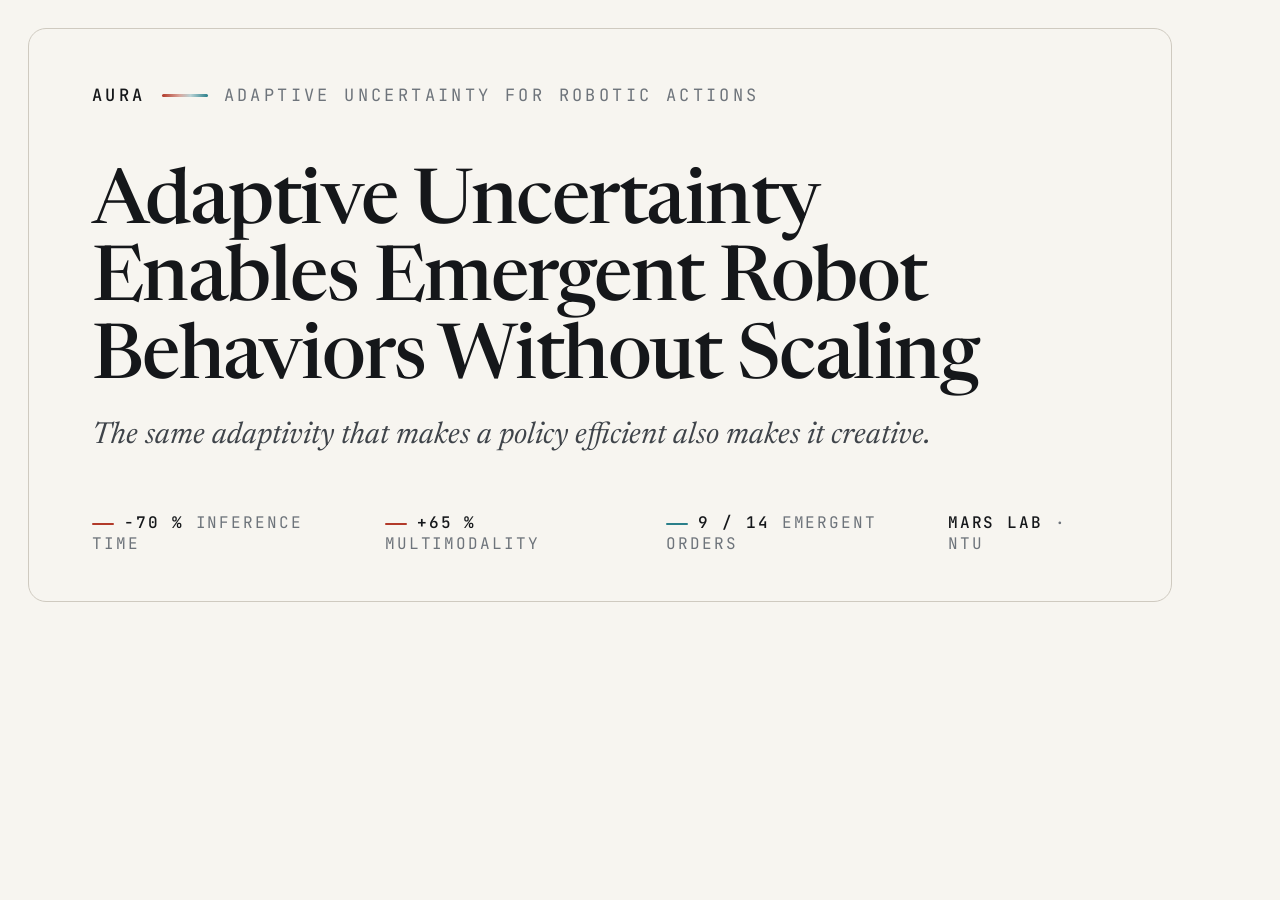
==== assets/og-card.html @ 3f457015 "AURA project page: skeleton, design system, scripts, figures" ====
<!DOCTYPE html>
<html lang="en">
<head>
<meta charset="utf-8" />
<title>og-card</title>
<link rel="preconnect" href="https://fonts.googleapis.com" />
<link rel="preconnect" href="https://fonts.gstatic.com" crossorigin />
<link rel="stylesheet" href="https://fonts.googleapis.com/css2?family=Newsreader:ital,opsz,wght@0,6..72,400;0,6..72,500;1,6..72,400&family=Inter:wght@400;500&family=JetBrains+Mono:wght@400;500&display=swap" />
<style>
  * { margin: 0; box-sizing: border-box; }
  body { width: 1200px; height: 630px; background: #F7F5F0; overflow: hidden; position: relative; font-family: "Newsreader", Georgia, serif; color: #15171A; }
  .frame { position: absolute; inset: 28px; border: 1px solid #CFCAC0; border-radius: 18px; }
  .inner { position: absolute; inset: 0; padding: 84px 92px 76px; display: flex; flex-direction: column; justify-content: space-between; }
  .eyebrow { font-family: "JetBrains Mono", monospace; font-size: 17px; letter-spacing: .2em; text-transform: uppercase; color: #6E747B; display: flex; align-items: center; gap: 16px; }
  .eyebrow b { color: #15171A; font-weight: 500; }
  .axis { display: inline-block; width: 46px; height: 3px; border-radius: 3px; background: linear-gradient(90deg, #B23A2A 0%, #D9A59B 38%, #B9D3D6 62%, #2A7F8A 100%); }
  h1 { font-size: 76px; font-weight: 500; line-height: 1.02; letter-spacing: -0.02em; font-variation-settings: "opsz" 72; max-width: 19ch; }
  .tag { font-size: 30px; font-style: italic; font-weight: 400; color: #3F444A; font-variation-settings: "opsz" 40; margin-top: 22px; }
  .foot { display: flex; justify-content: space-between; align-items: flex-end; font-family: "JetBrains Mono", monospace; font-size: 16px; letter-spacing: .12em; text-transform: uppercase; color: #6E747B; }
  .foot b { color: #15171A; font-weight: 500; }
  .stats { display: flex; gap: 34px; }
  .stats span::before { content: ""; display: inline-block; width: 22px; height: 2px; background: #B23A2A; vertical-align: middle; margin-right: 10px; border-radius: 2px; }
  .stats span:last-child::before { background: #2A7F8A; }
</style>
</head>
<body>
  <div class="frame"></div>
  <div class="inner">
    <div class="eyebrow"><b>AURA</b><span class="axis"></span>Adaptive Uncertainty for Robotic Actions</div>
    <div>
      <h1>Adaptive Uncertainty Enables Emergent Robot Behaviors Without Scaling</h1>
      <p class="tag">The same adaptivity that makes a policy efficient also makes it creative.</p>
    </div>
    <div class="foot">
      <div class="stats"><span><b>−70 %</b> inference time</span><span><b>+65 %</b> multimodality</span><span><b>9 / 14</b> emergent orders</span></div>
      <div><b>MARS Lab</b> · NTU</div>
    </div>
  </div>
</body>
</html>
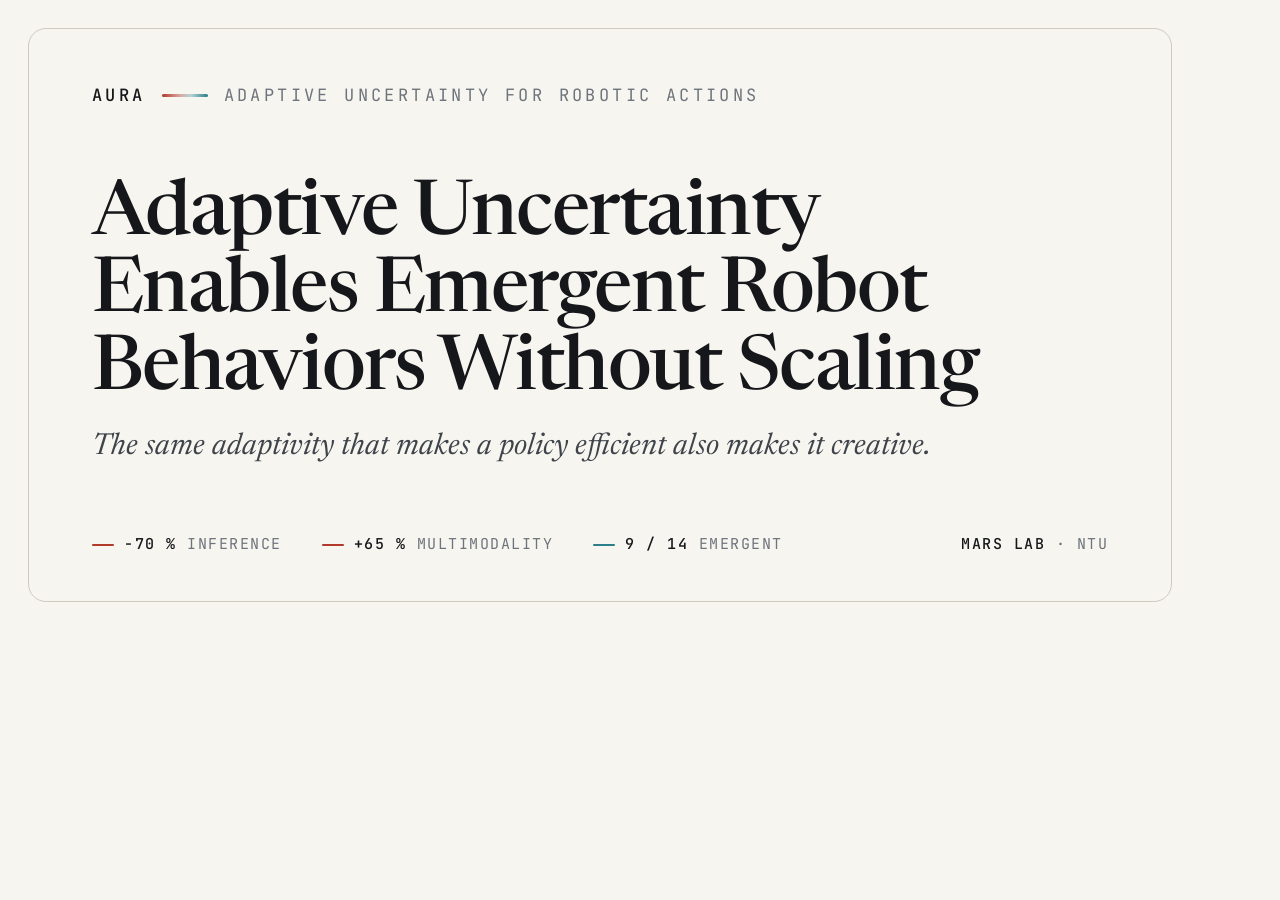
==== commit 6c8cd338: "OG card, README, layout tweaks" ====
--- a/assets/og-card.html
+++ b/assets/og-card.html
@@ -16,9 +16,9 @@
   .axis { display: inline-block; width: 46px; height: 3px; border-radius: 3px; background: linear-gradient(90deg, #B23A2A 0%, #D9A59B 38%, #B9D3D6 62%, #2A7F8A 100%); }
   h1 { font-size: 76px; font-weight: 500; line-height: 1.02; letter-spacing: -0.02em; font-variation-settings: "opsz" 72; max-width: 19ch; }
   .tag { font-size: 30px; font-style: italic; font-weight: 400; color: #3F444A; font-variation-settings: "opsz" 40; margin-top: 22px; }
-  .foot { display: flex; justify-content: space-between; align-items: flex-end; font-family: "JetBrains Mono", monospace; font-size: 16px; letter-spacing: .12em; text-transform: uppercase; color: #6E747B; }
+  .foot { display: flex; justify-content: space-between; align-items: center; font-family: "JetBrains Mono", monospace; font-size: 15px; letter-spacing: .1em; text-transform: uppercase; color: #6E747B; white-space: nowrap; }
   .foot b { color: #15171A; font-weight: 500; }
-  .stats { display: flex; gap: 34px; }
+  .stats { display: flex; gap: 40px; }
   .stats span::before { content: ""; display: inline-block; width: 22px; height: 2px; background: #B23A2A; vertical-align: middle; margin-right: 10px; border-radius: 2px; }
   .stats span:last-child::before { background: #2A7F8A; }
 </style>
@@ -32,7 +32,7 @@
       <p class="tag">The same adaptivity that makes a policy efficient also makes it creative.</p>
     </div>
     <div class="foot">
-      <div class="stats"><span><b>−70 %</b> inference time</span><span><b>+65 %</b> multimodality</span><span><b>9 / 14</b> emergent orders</span></div>
+      <div class="stats"><span><b>−70 %</b> inference</span><span><b>+65 %</b> multimodality</span><span><b>9 / 14</b> emergent</span></div>
       <div><b>MARS Lab</b> · NTU</div>
     </div>
   </div>
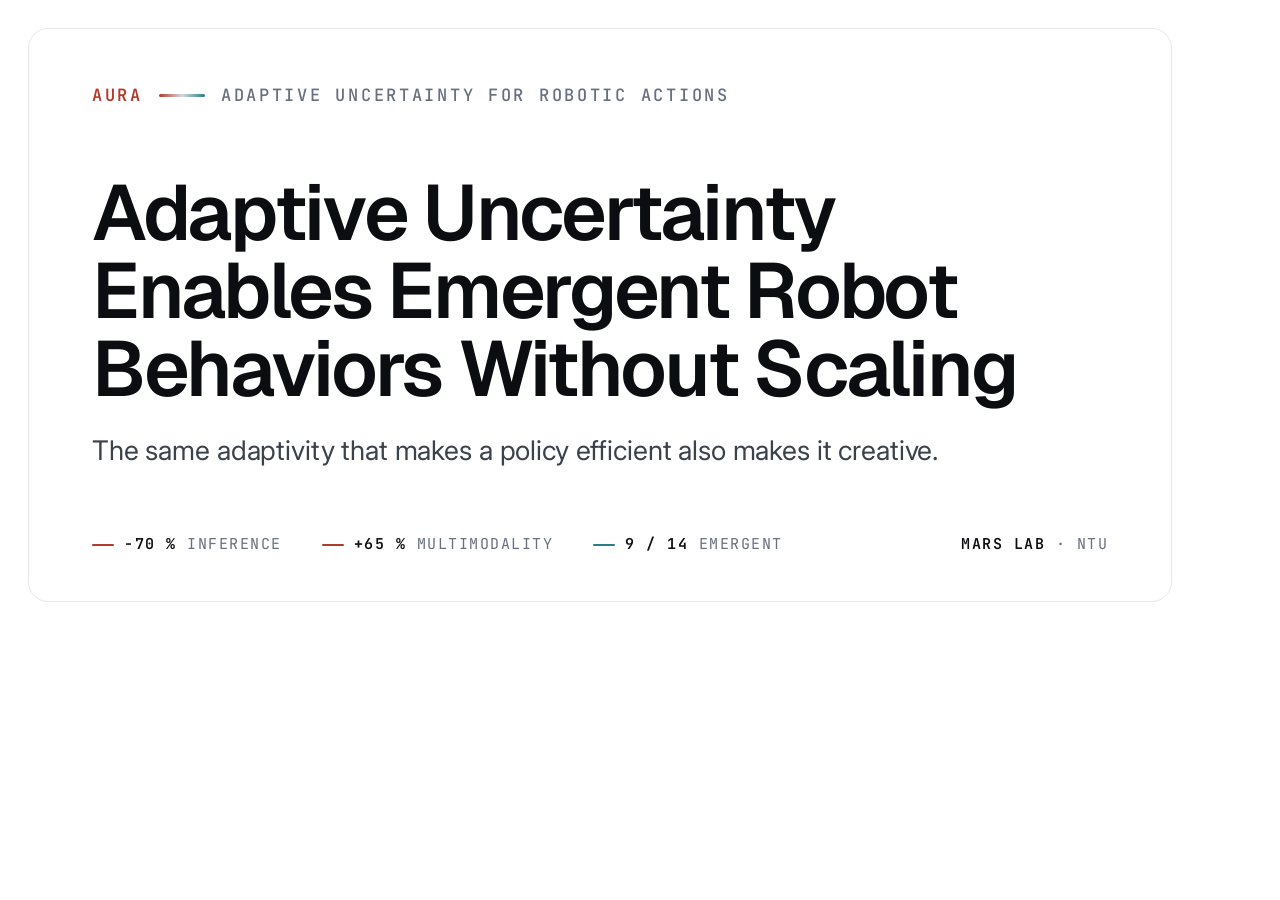
==== commit 8d7a949c: "Revision 3: editorial hero with rotating real-robot mosaic, Geist display, pure white, larger type, " ====
--- a/assets/og-card.html
+++ b/assets/og-card.html
@@ -5,19 +5,19 @@
 <title>og-card</title>
 <link rel="preconnect" href="https://fonts.googleapis.com" />
 <link rel="preconnect" href="https://fonts.gstatic.com" crossorigin />
-<link rel="stylesheet" href="https://fonts.googleapis.com/css2?family=Newsreader:ital,opsz,wght@0,6..72,400;0,6..72,500;1,6..72,400&family=Inter:wght@400;500&family=JetBrains+Mono:wght@400;500&display=swap" />
+<link rel="stylesheet" href="https://fonts.googleapis.com/css2?family=Geist:wght@500;600;700&family=Inter:wght@400;500&family=JetBrains+Mono:wght@400;500;600&display=block" />
 <style>
   * { margin: 0; box-sizing: border-box; }
-  body { width: 1200px; height: 630px; background: #F7F5F0; overflow: hidden; position: relative; font-family: "Newsreader", Georgia, serif; color: #15171A; }
-  .frame { position: absolute; inset: 28px; border: 1px solid #CFCAC0; border-radius: 18px; }
+  body { width: 1200px; height: 630px; background: #FFFFFF; overflow: hidden; position: relative; font-family: "Geist", "Inter", system-ui, sans-serif; color: #0B0D10; -webkit-font-smoothing: antialiased; }
+  .frame { position: absolute; inset: 28px; border: 1px solid #E6E9EE; border-radius: 20px; }
   .inner { position: absolute; inset: 0; padding: 84px 92px 76px; display: flex; flex-direction: column; justify-content: space-between; }
-  .eyebrow { font-family: "JetBrains Mono", monospace; font-size: 17px; letter-spacing: .2em; text-transform: uppercase; color: #6E747B; display: flex; align-items: center; gap: 16px; }
-  .eyebrow b { color: #15171A; font-weight: 500; }
-  .axis { display: inline-block; width: 46px; height: 3px; border-radius: 3px; background: linear-gradient(90deg, #B23A2A 0%, #D9A59B 38%, #B9D3D6 62%, #2A7F8A 100%); }
-  h1 { font-size: 76px; font-weight: 500; line-height: 1.02; letter-spacing: -0.02em; font-variation-settings: "opsz" 72; max-width: 19ch; }
-  .tag { font-size: 30px; font-style: italic; font-weight: 400; color: #3F444A; font-variation-settings: "opsz" 40; margin-top: 22px; }
-  .foot { display: flex; justify-content: space-between; align-items: center; font-family: "JetBrains Mono", monospace; font-size: 15px; letter-spacing: .1em; text-transform: uppercase; color: #6E747B; white-space: nowrap; }
-  .foot b { color: #15171A; font-weight: 500; }
+  .eyebrow { font-family: "JetBrains Mono", monospace; font-size: 17px; font-weight: 500; letter-spacing: .16em; text-transform: uppercase; color: #667080; display: flex; align-items: center; gap: 16px; }
+  .eyebrow b { color: #B23A2A; font-weight: 600; }
+  .axis { display: inline-block; width: 46px; height: 3px; border-radius: 3px; background: linear-gradient(90deg, #B23A2A 0%, #D3D8DF 50%, #2A7F8A 100%); }
+  h1 { font-size: 78px; font-weight: 600; line-height: 1.0; letter-spacing: -0.03em; max-width: 18ch; }
+  .tag { font-family: "Inter", system-ui, sans-serif; font-size: 27px; font-weight: 400; color: #3B424B; margin-top: 26px; letter-spacing: -0.005em; }
+  .foot { display: flex; justify-content: space-between; align-items: center; font-family: "JetBrains Mono", monospace; font-size: 15px; letter-spacing: .1em; text-transform: uppercase; color: #667080; }
+  .foot b { color: #0B0D10; font-weight: 600; }
   .stats { display: flex; gap: 40px; }
   .stats span::before { content: ""; display: inline-block; width: 22px; height: 2px; background: #B23A2A; vertical-align: middle; margin-right: 10px; border-radius: 2px; }
   .stats span:last-child::before { background: #2A7F8A; }
